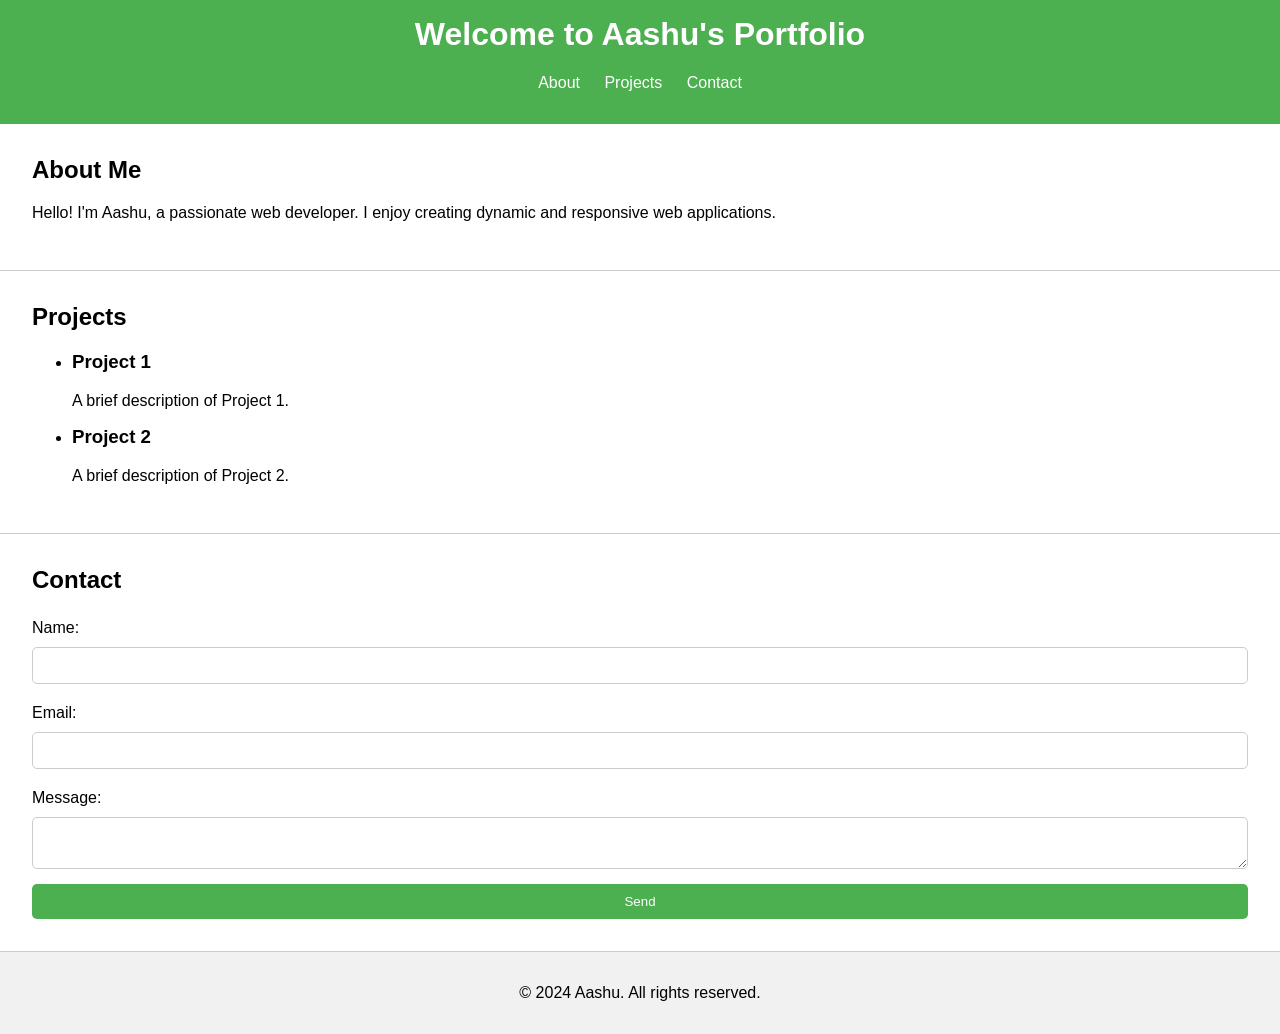
==== index.html @ 7f39fbed "Moved files to root directory" ====
<!DOCTYPE html>
<html lang="en">
<head>
    <meta charset="UTF-8">
    <meta name="viewport" content="width=device-width, initial-scale=1.0">
    <title>Aashu's Portfolio</title>
    <link rel="stylesheet" href="styles/styles.css">
</head>
<body>
    <header>
        <h1>Welcome to Aashu's Portfolio</h1>
        <nav>
            <ul>
                <li><a href="#about">About</a></li>
                <li><a href="#projects">Projects</a></li>
                <li><a href="#contact">Contact</a></li>
            </ul>
        </nav>
    </header>

    <section id="about">
        <h2>About Me</h2>
        <p>Hello! I'm Aashu, a passionate web developer. I enjoy creating dynamic and responsive web applications.</p>
    </section>

    <section id="projects">
        <h2>Projects</h2>
        <ul>
            <li>
                <h3>Project 1</h3>
                <p>A brief description of Project 1.</p>
            </li>
            <li>
                <h3>Project 2</h3>
                <p>A brief description of Project 2.</p>
            </li>
        </ul>
    </section>

    <section id="contact">
        <h2>Contact</h2>
        <form>
            <label for="name">Name:</label>
            <input type="text" id="name" name="name" required>

            <label for="email">Email:</label>
            <input type="email" id="email" name="email" required>

            <label for="message">Message:</label>
            <textarea id="message" name="message" required></textarea>

            <button type="submit">Send</button>
        </form>
    </section>

    <footer>
        <p>&copy; 2024 Aashu. All rights reserved.</p>
    </footer>

    <script src="scripts/scripts.js"></script>
</body>
</html>
---- styles/styles.css ----
body {
    font-family: Arial, sans-serif;
    margin: 0;
    padding: 0;
}

header {
    background-color: #4CAF50;
    color: white;
    padding: 1rem;
    text-align: center;
}

nav ul {
    list-style: none;
    padding: 0;
}

nav ul li {
    display: inline;
    margin: 0 10px;
}

nav ul li a {
    color: white;
    text-decoration: none;
}

section {
    padding: 2rem;
}

#about, #projects, #contact {
    border-bottom: 1px solid #ccc;
}

h1, h2, h3 {
    margin-top: 0;
}

form {
    display: flex;
    flex-direction: column;
}

form label {
    margin: 5px 0;
}

form input, form textarea {
    margin: 5px 0 15px;
    padding: 10px;
    border: 1px solid #ccc;
    border-radius: 5px;
}

form button {
    padding: 10px;
    border: none;
    border-radius: 5px;
    background-color: #4CAF50;
    color: white;
    cursor: pointer;
}

form button:hover {
    background-color: #45a049;
}

footer {
    text-align: center;
    padding: 1rem;
    background-color: #f1f1f1;
}
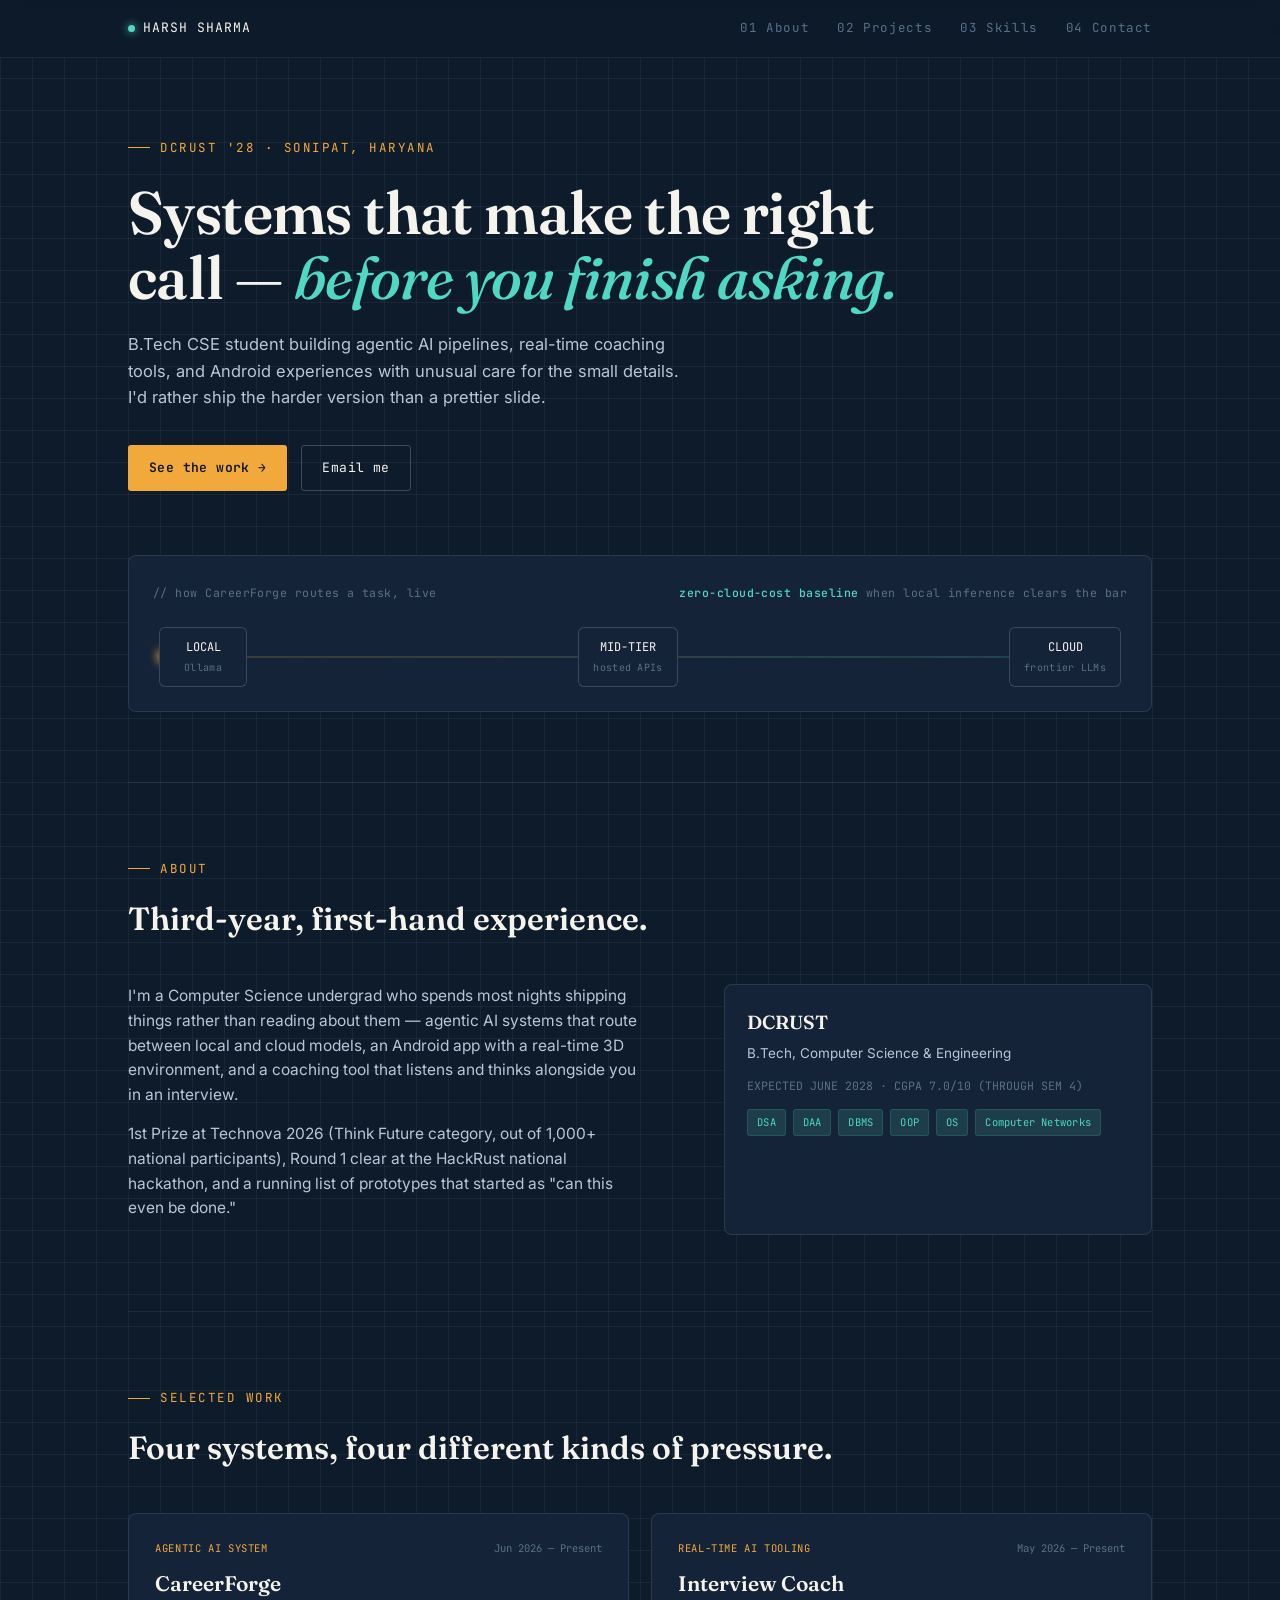
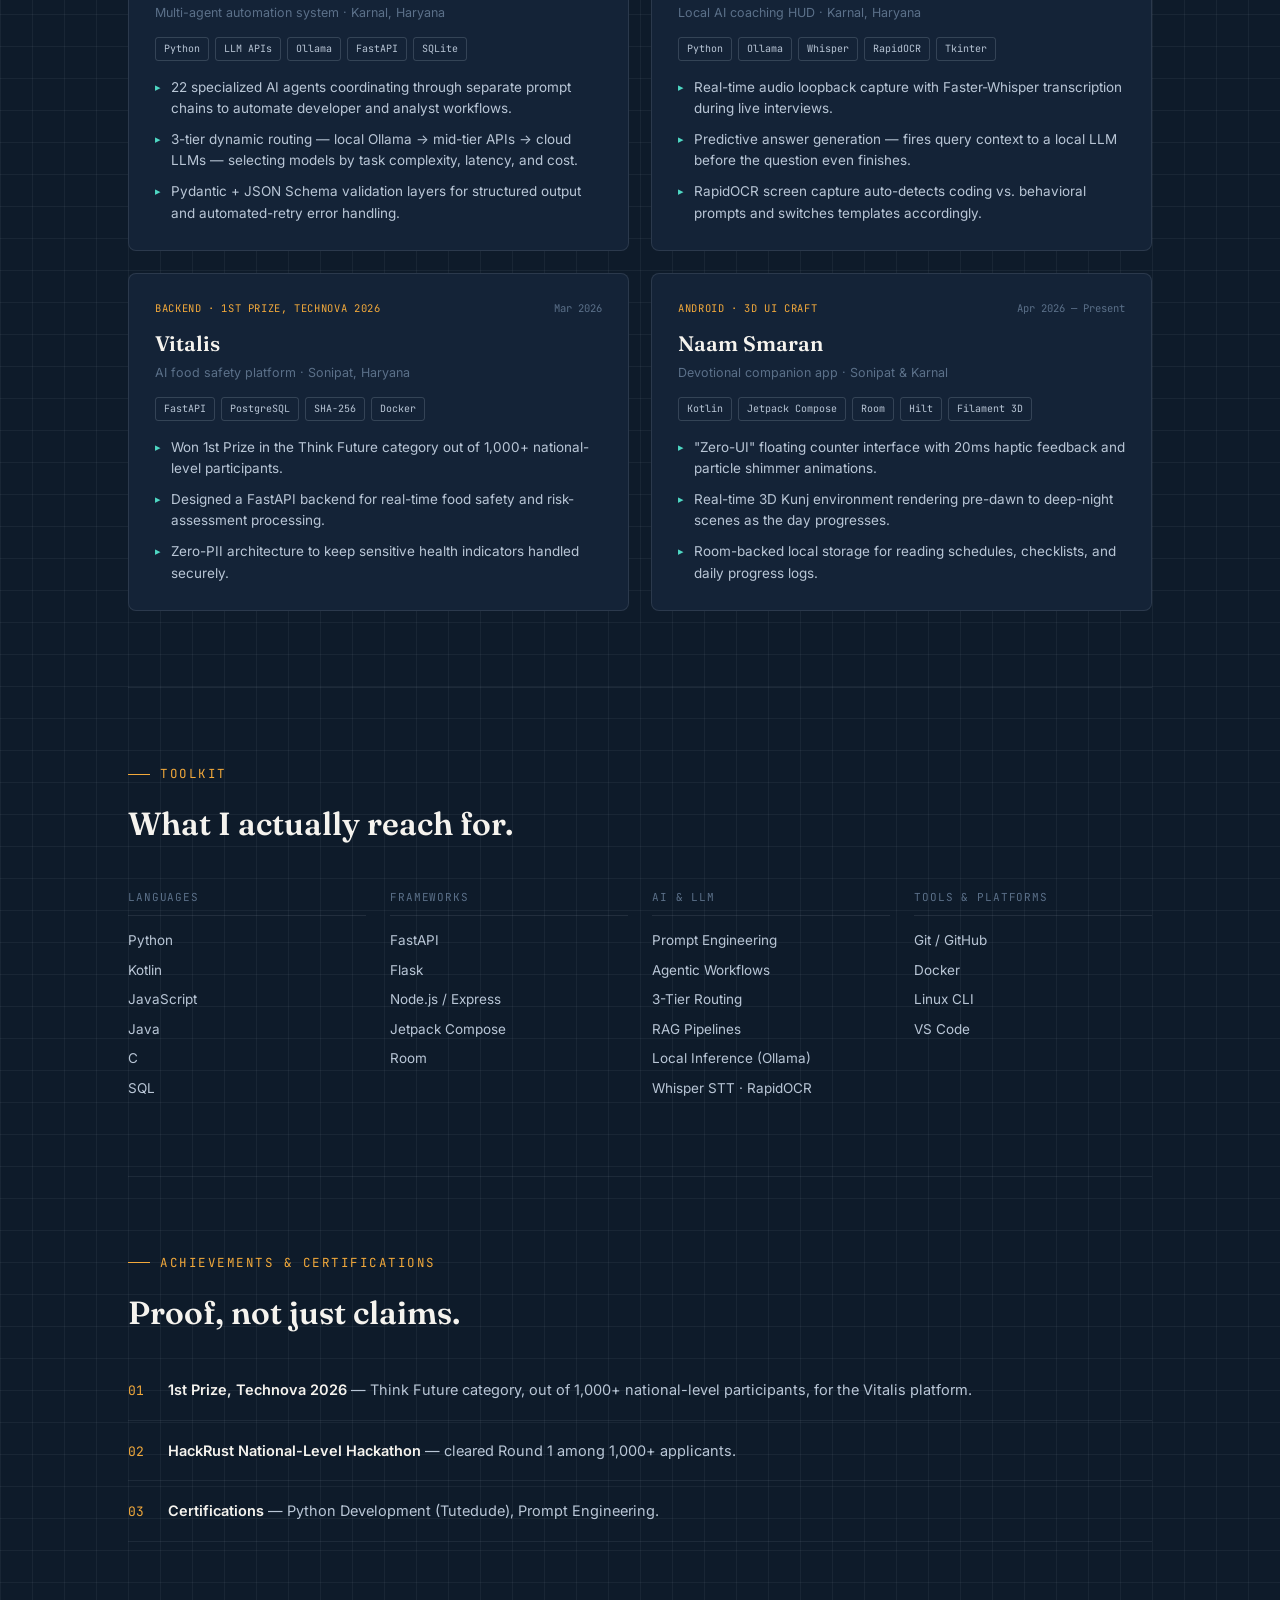
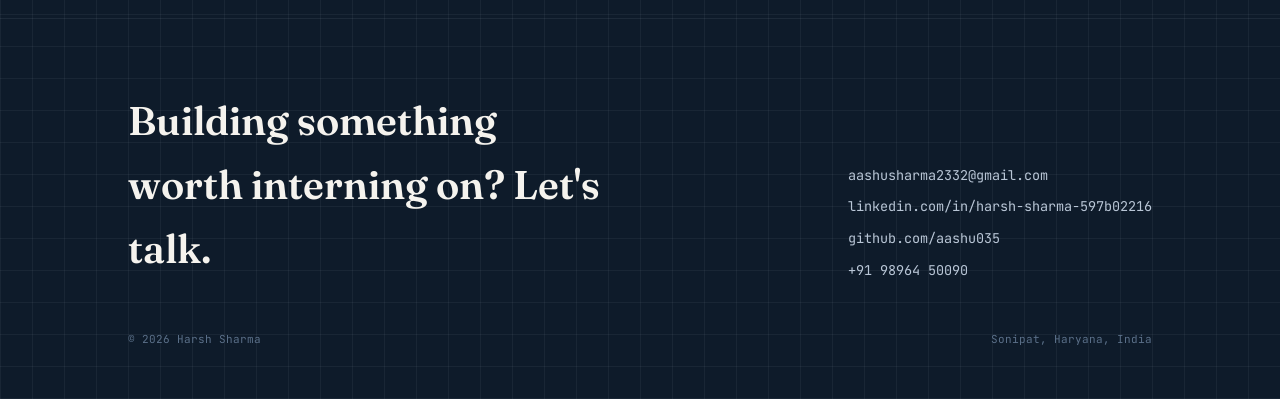
==== commit ac62d6b1: "Update v1" ====
--- a/index.html
+++ b/index.html
@@ -1,62 +1,448 @@
 <!DOCTYPE html>
 <html lang="en">
 <head>
-    <meta charset="UTF-8">
-    <meta name="viewport" content="width=device-width, initial-scale=1.0">
-    <title>Aashu's Portfolio</title>
-    <link rel="stylesheet" href="styles/styles.css">
+<meta charset="UTF-8">
+<meta name="viewport" content="width=device-width, initial-scale=1.0">
+<title>Harsh Sharma — Portfolio</title>
+<link rel="preconnect" href="https://fonts.googleapis.com">
+<link rel="preconnect" href="https://fonts.gstatic.com" crossorigin>
+<link href="https://fonts.googleapis.com/css2?family=Fraunces:opsz,wght@9..144,300;9..144,500;9..144,600;9..144,700&family=JetBrains+Mono:wght@400;500;600&family=Inter:wght@400;500;600&display=swap" rel="stylesheet">
+<style>
+  :root{
+    --ink:#0E1B2A;
+    --ink-2:#142337;
+    --ink-3:#0B1522;
+    --grid-line: rgba(201,214,227,0.06);
+    --paper:#C9D6E3;
+    --text-hi:#F5F3EE;
+    --text-body:#B9C6D6;
+    --text-dim:#5B7089;
+    --amber:#F2A93B;
+    --amber-dim: rgba(242,169,59,0.15);
+    --teal:#4FD8C4;
+    --teal-dim: rgba(79,216,196,0.15);
+    --font-display:'Fraunces', serif;
+    --font-mono:'JetBrains Mono', monospace;
+    --font-body:'Inter', sans-serif;
+    --maxw: 1080px;
+  }
+  *{box-sizing:border-box; margin:0; padding:0;}
+  html{scroll-behavior:smooth;}
+  body{
+    background:
+      repeating-linear-gradient(0deg, var(--grid-line) 0px, var(--grid-line) 1px, transparent 1px, transparent 32px),
+      repeating-linear-gradient(90deg, var(--grid-line) 0px, var(--grid-line) 1px, transparent 1px, transparent 32px),
+      var(--ink);
+    color:var(--text-body);
+    font-family:var(--font-body);
+    line-height:1.6;
+    -webkit-font-smoothing:antialiased;
+  }
+  a{color:inherit; text-decoration:none;}
+  :focus-visible{outline:2px solid var(--amber); outline-offset:3px; border-radius:2px;}
+  .wrap{max-width:var(--maxw); margin:0 auto; padding:0 28px;}
+  ::selection{background:var(--amber); color:var(--ink);}
+
+  /* ---------- NAV ---------- */
+  header.nav{
+    position:sticky; top:0; z-index:50;
+    background:rgba(14,27,42,0.85);
+    backdrop-filter: blur(10px);
+    border-bottom:1px solid rgba(201,214,227,0.08);
+  }
+  .nav-inner{
+    max-width:var(--maxw); margin:0 auto; padding:18px 28px;
+    display:flex; align-items:center; justify-content:space-between;
+  }
+  .nav-mark{
+    font-family:var(--font-mono); font-size:13px; letter-spacing:0.08em;
+    color:var(--text-hi); display:flex; align-items:center; gap:8px;
+  }
+  .nav-mark .dot{width:7px; height:7px; border-radius:50%; background:var(--teal); box-shadow:0 0 8px var(--teal);}
+  .nav-links{display:flex; gap:28px; font-family:var(--font-mono); font-size:12.5px; letter-spacing:0.05em;}
+  .nav-links a{color:var(--text-dim); transition:color .2s;}
+  .nav-links a:hover{color:var(--amber);}
+  @media (max-width:640px){ .nav-links{gap:16px;} .nav-links span.lbl{display:none;} }
+
+  /* ---------- HERO ---------- */
+  .hero{padding:100px 0 70px;}
+  .eyebrow{
+    font-family:var(--font-mono); font-size:12.5px; letter-spacing:0.12em;
+    color:var(--amber); margin-bottom:22px; display:flex; align-items:center; gap:10px;
+  }
+  .eyebrow::before{content:''; width:22px; height:1px; background:var(--amber);}
+  h1.headline{
+    font-family:var(--font-display); font-weight:600; font-optical-sizing:auto;
+    font-size:clamp(34px, 5.4vw, 60px); line-height:1.08; letter-spacing:-0.01em;
+    color:var(--text-hi); max-width:820px;
+  }
+  .headline em{font-style:italic; color:var(--teal); font-weight:500;}
+  .sub{
+    margin-top:22px; max-width:560px; font-size:16.5px; color:var(--text-body);
+  }
+  .hero-cta{display:flex; gap:14px; margin-top:34px; flex-wrap:wrap;}
+  .btn{
+    font-family:var(--font-mono); font-size:13px; letter-spacing:0.03em;
+    padding:12px 20px; border-radius:3px; border:1px solid transparent;
+    display:inline-flex; align-items:center; gap:8px; transition:all .2s;
+  }
+  .btn-primary{background:var(--amber); color:var(--ink-3); font-weight:600;}
+  .btn-primary:hover{background:#ffc266;}
+  .btn-ghost{border-color:rgba(201,214,227,0.25); color:var(--text-hi);}
+  .btn-ghost:hover{border-color:var(--teal); color:var(--teal);}
+
+  /* ---------- ROUTING DIAGRAM (signature element) ---------- */
+  .diagram{
+    margin-top:64px; border:1px solid rgba(201,214,227,0.12); border-radius:8px;
+    background:var(--ink-2); padding:28px 24px 22px;
+  }
+  .diagram-cap{
+    font-family:var(--font-mono); font-size:11.5px; color:var(--text-dim); letter-spacing:0.04em;
+    margin-bottom:22px; display:flex; justify-content:space-between; flex-wrap:wrap; gap:6px;
+  }
+  .diagram-cap b{color:var(--teal); font-weight:500;}
+  .route-track{
+    position:relative; display:flex; justify-content:space-between; align-items:center;
+    height:64px; margin:0 6px;
+  }
+  .route-line{
+    position:absolute; top:50%; left:6%; right:6%; height:1px;
+    background:linear-gradient(90deg, var(--amber), var(--teal));
+    opacity:0.35; transform:translateY(-50%);
+  }
+  .node{
+    position:relative; z-index:2; background:var(--ink-2);
+    border:1px solid rgba(201,214,227,0.2); border-radius:6px;
+    padding:10px 14px; font-family:var(--font-mono); font-size:12px; text-align:center;
+    color:var(--text-hi); min-width:88px;
+  }
+  .node small{display:block; color:var(--text-dim); font-size:10px; margin-top:3px; letter-spacing:0.03em;}
+  .pulse{
+    position:absolute; top:50%; width:9px; height:9px; margin-top:-4.5px;
+    border-radius:50%; background:var(--amber); box-shadow:0 0 10px 2px var(--amber);
+    animation: travel 4.5s ease-in-out infinite;
+  }
+  @keyframes travel{
+    0%{left:6%; background:var(--amber); box-shadow:0 0 10px 2px var(--amber);}
+    45%{left:50%; background:var(--teal); box-shadow:0 0 10px 2px var(--teal); transform:translateX(-50%);}
+    50%{left:50%; transform:translateX(-50%);}
+    95%{left:94%; background:var(--amber); box-shadow:0 0 10px 2px var(--amber); transform:translateX(-100%);}
+    100%{left:94%; transform:translateX(-100%);}
+  }
+  @media (prefers-reduced-motion: reduce){ .pulse{animation:none; left:50%; transform:translateX(-50%);} }
+
+  /* ---------- SECTIONS ---------- */
+  section{padding:76px 0;}
+  .section-head{margin-bottom:40px;}
+  .section-head .eyebrow{margin-bottom:14px;}
+  h2.section-title{
+    font-family:var(--font-display); font-weight:600; font-size:clamp(24px,3vw,32px);
+    color:var(--text-hi);
+  }
+  .divider{border:none; border-top:1px solid rgba(201,214,227,0.08);}
+
+  /* about */
+  .about-grid{display:grid; grid-template-columns:1.3fr 1fr; gap:40px;}
+  @media (max-width:800px){.about-grid{grid-template-columns:1fr;}}
+  .about-text p{font-size:15.5px; max-width:520px; margin-bottom:14px;}
+  .edu-card{
+    border:1px solid rgba(201,214,227,0.12); background:var(--ink-2); border-radius:8px; padding:22px;
+  }
+  .edu-card .school{font-family:var(--font-display); font-size:19px; color:var(--text-hi); font-weight:600;}
+  .edu-card .deg{font-size:13.5px; margin-top:6px; color:var(--text-body);}
+  .edu-card .meta{font-family:var(--font-mono); font-size:11.5px; color:var(--text-dim); margin-top:12px;}
+  .tags{display:flex; flex-wrap:wrap; gap:7px; margin-top:14px;}
+  .tag{
+    font-family:var(--font-mono); font-size:10.5px; color:var(--teal);
+    border:1px solid var(--teal-dim); background:var(--teal-dim);
+    padding:4px 9px; border-radius:3px; letter-spacing:0.02em;
+  }
+
+  /* projects */
+  .proj-grid{display:grid; grid-template-columns:1fr 1fr; gap:22px;}
+  @media (max-width:800px){.proj-grid{grid-template-columns:1fr;}}
+  .proj-card{
+    border:1px solid rgba(201,214,227,0.12); background:var(--ink-2); border-radius:8px;
+    padding:26px; display:flex; flex-direction:column; transition:border-color .2s, transform .2s;
+  }
+  .proj-card:hover{border-color:rgba(242,169,59,0.4); transform:translateY(-2px);}
+  .proj-top{display:flex; justify-content:space-between; align-items:flex-start; gap:10px;}
+  .proj-cat{font-family:var(--font-mono); font-size:10.5px; color:var(--amber); letter-spacing:0.06em;}
+  .proj-date{font-family:var(--font-mono); font-size:10.5px; color:var(--text-dim); white-space:nowrap;}
+  .proj-title{font-family:var(--font-display); font-size:21px; font-weight:600; color:var(--text-hi); margin-top:10px;}
+  .proj-loc{font-size:12.5px; color:var(--text-dim); margin-top:2px;}
+  .proj-stack{display:flex; flex-wrap:wrap; gap:6px; margin:14px 0 16px;}
+  .stack-chip{font-family:var(--font-mono); font-size:10px; color:var(--text-body); border:1px solid rgba(201,214,227,0.18); padding:3px 8px; border-radius:3px;}
+  .proj-list{list-style:none; font-size:13.5px; color:var(--text-body); display:flex; flex-direction:column; gap:9px;}
+  .proj-list li{padding-left:16px; position:relative;}
+  .proj-list li::before{content:'▸'; position:absolute; left:0; color:var(--teal); font-size:11px; top:2px;}
+
+  /* skills */
+  .skills-grid{display:grid; grid-template-columns:repeat(4,1fr); gap:24px;}
+  @media (max-width:900px){.skills-grid{grid-template-columns:repeat(2,1fr);}}
+  @media (max-width:520px){.skills-grid{grid-template-columns:1fr;}}
+  .skill-col .skill-head{font-family:var(--font-mono); font-size:11px; color:var(--text-dim); letter-spacing:0.08em; margin-bottom:14px; padding-bottom:8px; border-bottom:1px solid rgba(201,214,227,0.1);}
+  .skill-col ul{list-style:none; display:flex; flex-direction:column; gap:8px;}
+  .skill-col li{font-size:13.5px; color:var(--text-body);}
+
+  /* achievements */
+  .ach-list{display:flex; flex-direction:column; gap:0;}
+  .ach-item{
+    display:flex; gap:20px; align-items:baseline; padding:18px 0;
+    border-bottom:1px solid rgba(201,214,227,0.08);
+  }
+  .ach-item:first-child{padding-top:0;}
+  .ach-mark{font-family:var(--font-mono); color:var(--amber); font-size:13px; width:20px; flex-shrink:0;}
+  .ach-text{font-size:14.5px; color:var(--text-body);}
+  .ach-text b{color:var(--text-hi); font-weight:600;}
+
+  /* contact / footer */
+  footer{padding:70px 0 50px; border-top:1px solid rgba(201,214,227,0.08);}
+  .contact-wrap{display:flex; justify-content:space-between; align-items:flex-end; flex-wrap:wrap; gap:30px;}
+  .contact-head{font-family:var(--font-display); font-size:clamp(26px,4vw,40px); color:var(--text-hi); font-weight:600; max-width:480px;}
+  .contact-links{display:flex; flex-direction:column; gap:10px; font-family:var(--font-mono); font-size:13.5px;}
+  .contact-links a{color:var(--text-body); transition:color .2s;}
+  .contact-links a:hover{color:var(--teal);}
+  .foot-note{margin-top:50px; font-family:var(--font-mono); font-size:11px; color:var(--text-dim); display:flex; justify-content:space-between; flex-wrap:wrap; gap:10px;}
+
+  .reveal{opacity:0; transform:translateY(14px); transition:opacity .6s ease, transform .6s ease;}
+  .reveal.in{opacity:1; transform:translateY(0);}
+  @media (prefers-reduced-motion: reduce){ .reveal{opacity:1; transform:none; transition:none;} }
+</style>
 </head>
 <body>
-    <header>
-        <h1>Welcome to Aashu's Portfolio</h1>
-        <nav>
-            <ul>
-                <li><a href="#about">About</a></li>
-                <li><a href="#projects">Projects</a></li>
-                <li><a href="#contact">Contact</a></li>
-            </ul>
-        </nav>
-    </header>
-
-    <section id="about">
-        <h2>About Me</h2>
-        <p>Hello! I'm Aashu, a passionate web developer. I enjoy creating dynamic and responsive web applications.</p>
-    </section>
-
-    <section id="projects">
-        <h2>Projects</h2>
-        <ul>
-            <li>
-                <h3>Project 1</h3>
-                <p>A brief description of Project 1.</p>
-            </li>
-            <li>
-                <h3>Project 2</h3>
-                <p>A brief description of Project 2.</p>
-            </li>
+
+<header class="nav">
+  <div class="nav-inner">
+    <div class="nav-mark"><span class="dot"></span>HARSH SHARMA</div>
+    <nav class="nav-links">
+      <a href="#about"><span class="lbl">01</span> About</a>
+      <a href="#projects"><span class="lbl">02</span> Projects</a>
+      <a href="#skills"><span class="lbl">03</span> Skills</a>
+      <a href="#contact"><span class="lbl">04</span> Contact</a>
+    </nav>
+  </div>
+</header>
+
+<main class="wrap">
+
+  <!-- HERO -->
+  <section class="hero" style="padding-top:80px;">
+    <div class="eyebrow">DCRUST '28 · SONIPAT, HARYANA</div>
+    <h1 class="headline">Systems that make the right call — <em>before you finish asking.</em></h1>
+    <p class="sub">B.Tech CSE student building agentic AI pipelines, real-time coaching tools, and Android experiences with unusual care for the small details. I'd rather ship the harder version than a prettier slide.</p>
+    <div class="hero-cta">
+      <a class="btn btn-primary" href="#projects">See the work →</a>
+      <a class="btn btn-ghost" href="mailto:aashusharma2332@gmail.com">Email me</a>
+    </div>
+
+    <div class="diagram reveal">
+      <div class="diagram-cap">
+        <span>// how CareerForge routes a task, live</span>
+        <span><b>zero-cloud-cost baseline</b> when local inference clears the bar</span>
+      </div>
+      <div class="route-track">
+        <div class="route-line"></div>
+        <div class="node">LOCAL<small>Ollama</small></div>
+        <div class="node">MID-TIER<small>hosted APIs</small></div>
+        <div class="node">CLOUD<small>frontier LLMs</small></div>
+        <div class="pulse"></div>
+      </div>
+    </div>
+  </section>
+
+  <hr class="divider">
+
+  <!-- ABOUT -->
+  <section id="about">
+    <div class="section-head reveal">
+      <div class="eyebrow">ABOUT</div>
+      <h2 class="section-title">Third-year, first-hand experience.</h2>
+    </div>
+    <div class="about-grid">
+      <div class="about-text reveal">
+        <p>I'm a Computer Science undergrad who spends most nights shipping things rather than reading about them — agentic AI systems that route between local and cloud models, an Android app with a real-time 3D environment, and a coaching tool that listens and thinks alongside you in an interview.</p>
+        <p>1st Prize at Technova 2026 (Think Future category, out of 1,000+ national participants), Round 1 clear at the HackRust national hackathon, and a running list of prototypes that started as "can this even be done."</p>
+      </div>
+      <div class="edu-card reveal">
+        <div class="school">DCRUST</div>
+        <div class="deg">B.Tech, Computer Science &amp; Engineering</div>
+        <div class="meta">EXPECTED JUNE 2028 · CGPA 7.0/10 (THROUGH SEM 4)</div>
+        <div class="tags">
+          <span class="tag">DSA</span>
+          <span class="tag">DAA</span>
+          <span class="tag">DBMS</span>
+          <span class="tag">OOP</span>
+          <span class="tag">OS</span>
+          <span class="tag">Computer Networks</span>
+        </div>
+      </div>
+    </div>
+  </section>
+
+  <hr class="divider">
+
+  <!-- PROJECTS -->
+  <section id="projects">
+    <div class="section-head reveal">
+      <div class="eyebrow">SELECTED WORK</div>
+      <h2 class="section-title">Four systems, four different kinds of pressure.</h2>
+    </div>
+    <div class="proj-grid">
+
+      <div class="proj-card reveal">
+        <div class="proj-top">
+          <span class="proj-cat">AGENTIC AI SYSTEM</span>
+          <span class="proj-date">Jun 2026 — Present</span>
+        </div>
+        <div class="proj-title">CareerForge</div>
+        <div class="proj-loc">Multi-agent automation system · Karnal, Haryana</div>
+        <div class="proj-stack">
+          <span class="stack-chip">Python</span><span class="stack-chip">LLM APIs</span>
+          <span class="stack-chip">Ollama</span><span class="stack-chip">FastAPI</span><span class="stack-chip">SQLite</span>
+        </div>
+        <ul class="proj-list">
+          <li>22 specialized AI agents coordinating through separate prompt chains to automate developer and analyst workflows.</li>
+          <li>3-tier dynamic routing — local Ollama → mid-tier APIs → cloud LLMs — selecting models by task complexity, latency, and cost.</li>
+          <li>Pydantic + JSON Schema validation layers for structured output and automated-retry error handling.</li>
         </ul>
-    </section>
-
-    <section id="contact">
-        <h2>Contact</h2>
-        <form>
-            <label for="name">Name:</label>
-            <input type="text" id="name" name="name" required>
-
-            <label for="email">Email:</label>
-            <input type="email" id="email" name="email" required>
-
-            <label for="message">Message:</label>
-            <textarea id="message" name="message" required></textarea>
-
-            <button type="submit">Send</button>
-        </form>
-    </section>
-
-    <footer>
-        <p>&copy; 2024 Aashu. All rights reserved.</p>
-    </footer>
-
-    <script src="scripts/scripts.js"></script>
+      </div>
+
+      <div class="proj-card reveal">
+        <div class="proj-top">
+          <span class="proj-cat">REAL-TIME AI TOOLING</span>
+          <span class="proj-date">May 2026 — Present</span>
+        </div>
+        <div class="proj-title">Interview Coach</div>
+        <div class="proj-loc">Local AI coaching HUD · Karnal, Haryana</div>
+        <div class="proj-stack">
+          <span class="stack-chip">Python</span><span class="stack-chip">Ollama</span>
+          <span class="stack-chip">Whisper</span><span class="stack-chip">RapidOCR</span><span class="stack-chip">Tkinter</span>
+        </div>
+        <ul class="proj-list">
+          <li>Real-time audio loopback capture with Faster-Whisper transcription during live interviews.</li>
+          <li>Predictive answer generation — fires query context to a local LLM before the question even finishes.</li>
+          <li>RapidOCR screen capture auto-detects coding vs. behavioral prompts and switches templates accordingly.</li>
+        </ul>
+      </div>
+
+      <div class="proj-card reveal">
+        <div class="proj-top">
+          <span class="proj-cat">BACKEND · 1ST PRIZE, TECHNOVA 2026</span>
+          <span class="proj-date">Mar 2026</span>
+        </div>
+        <div class="proj-title">Vitalis</div>
+        <div class="proj-loc">AI food safety platform · Sonipat, Haryana</div>
+        <div class="proj-stack">
+          <span class="stack-chip">FastAPI</span><span class="stack-chip">PostgreSQL</span>
+          <span class="stack-chip">SHA-256</span><span class="stack-chip">Docker</span>
+        </div>
+        <ul class="proj-list">
+          <li>Won 1st Prize in the Think Future category out of 1,000+ national-level participants.</li>
+          <li>Designed a FastAPI backend for real-time food safety and risk-assessment processing.</li>
+          <li>Zero-PII architecture to keep sensitive health indicators handled securely.</li>
+        </ul>
+      </div>
+
+      <div class="proj-card reveal">
+        <div class="proj-top">
+          <span class="proj-cat">ANDROID · 3D UI CRAFT</span>
+          <span class="proj-date">Apr 2026 — Present</span>
+        </div>
+        <div class="proj-title">Naam Smaran</div>
+        <div class="proj-loc">Devotional companion app · Sonipat &amp; Karnal</div>
+        <div class="proj-stack">
+          <span class="stack-chip">Kotlin</span><span class="stack-chip">Jetpack Compose</span>
+          <span class="stack-chip">Room</span><span class="stack-chip">Hilt</span><span class="stack-chip">Filament 3D</span>
+        </div>
+        <ul class="proj-list">
+          <li>"Zero-UI" floating counter interface with 20ms haptic feedback and particle shimmer animations.</li>
+          <li>Real-time 3D Kunj environment rendering pre-dawn to deep-night scenes as the day progresses.</li>
+          <li>Room-backed local storage for reading schedules, checklists, and daily progress logs.</li>
+        </ul>
+      </div>
+
+    </div>
+  </section>
+
+  <hr class="divider">
+
+  <!-- SKILLS -->
+  <section id="skills">
+    <div class="section-head reveal">
+      <div class="eyebrow">TOOLKIT</div>
+      <h2 class="section-title">What I actually reach for.</h2>
+    </div>
+    <div class="skills-grid">
+      <div class="skill-col reveal">
+        <div class="skill-head">LANGUAGES</div>
+        <ul><li>Python</li><li>Kotlin</li><li>JavaScript</li><li>Java</li><li>C</li><li>SQL</li></ul>
+      </div>
+      <div class="skill-col reveal">
+        <div class="skill-head">FRAMEWORKS</div>
+        <ul><li>FastAPI</li><li>Flask</li><li>Node.js / Express</li><li>Jetpack Compose</li><li>Room</li></ul>
+      </div>
+      <div class="skill-col reveal">
+        <div class="skill-head">AI &amp; LLM</div>
+        <ul><li>Prompt Engineering</li><li>Agentic Workflows</li><li>3-Tier Routing</li><li>RAG Pipelines</li><li>Local Inference (Ollama)</li><li>Whisper STT · RapidOCR</li></ul>
+      </div>
+      <div class="skill-col reveal">
+        <div class="skill-head">TOOLS &amp; PLATFORMS</div>
+        <ul><li>Git / GitHub</li><li>Docker</li><li>Linux CLI</li><li>VS Code</li></ul>
+      </div>
+    </div>
+  </section>
+
+  <hr class="divider">
+
+  <!-- ACHIEVEMENTS -->
+  <section id="achievements">
+    <div class="section-head reveal">
+      <div class="eyebrow">ACHIEVEMENTS &amp; CERTIFICATIONS</div>
+      <h2 class="section-title">Proof, not just claims.</h2>
+    </div>
+    <div class="ach-list">
+      <div class="ach-item reveal">
+        <span class="ach-mark">01</span>
+        <span class="ach-text"><b>1st Prize, Technova 2026</b> — Think Future category, out of 1,000+ national-level participants, for the Vitalis platform.</span>
+      </div>
+      <div class="ach-item reveal">
+        <span class="ach-mark">02</span>
+        <span class="ach-text"><b>HackRust National-Level Hackathon</b> — cleared Round 1 among 1,000+ applicants.</span>
+      </div>
+      <div class="ach-item reveal">
+        <span class="ach-mark">03</span>
+        <span class="ach-text"><b>Certifications</b> — Python Development (Tutedude), Prompt Engineering.</span>
+      </div>
+    </div>
+  </section>
+
+</main>
+
+<footer id="contact">
+  <div class="wrap">
+    <div class="contact-wrap">
+      <div class="contact-head reveal">Building something worth interning on? Let's talk.</div>
+      <div class="contact-links reveal">
+        <a href="mailto:aashusharma2332@gmail.com">aashusharma2332@gmail.com</a>
+        <a href="https://linkedin.com/in/harsh-sharma-597b02216" target="_blank" rel="noopener">linkedin.com/in/harsh-sharma-597b02216</a>
+        <a href="https://github.com/aashu035" target="_blank" rel="noopener">github.com/aashu035</a>
+        <a href="tel:+919896450090">+91 98964 50090</a>
+      </div>
+    </div>
+    <div class="foot-note">
+      <span>© 2026 Harsh Sharma</span>
+      <span>Sonipat, Haryana, India</span>
+    </div>
+  </div>
+</footer>
+
+<script>
+  const io = new IntersectionObserver((entries)=>{
+    entries.forEach(e=>{ if(e.isIntersecting){ e.target.classList.add('in'); io.unobserve(e.target); } });
+  }, {threshold:0.12});
+  document.querySelectorAll('.reveal').forEach(el=>io.observe(el));
+</script>
+
 </body>
 </html>
